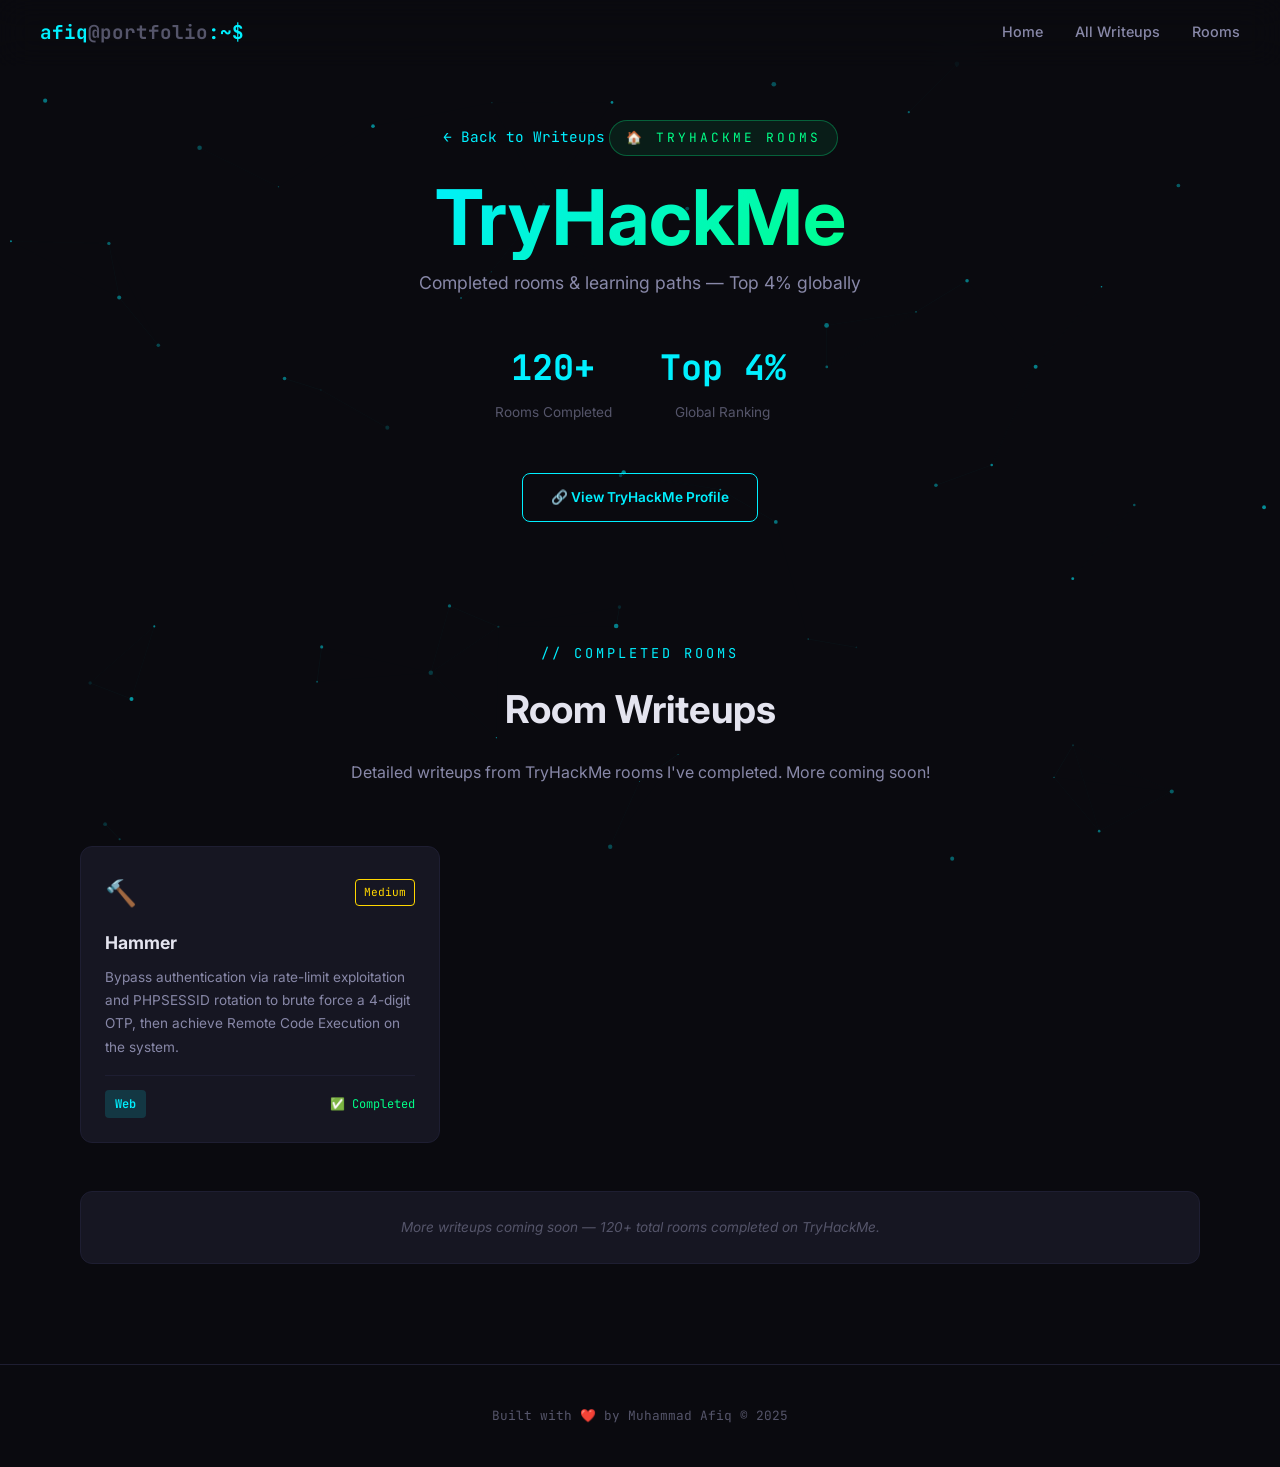
==== writeups/thm/index.html @ e5084d03 "Update" ====
<!DOCTYPE html>
<html lang="en">

<head>
  <meta charset="UTF-8">
  <meta name="viewport" content="width=device-width, initial-scale=1.0">
  <title>TryHackMe Rooms — afiqers</title>
  <meta name="description"
    content="TryHackMe rooms completed by Muhammad Afiq. Explore writeups covering web exploitation, privilege escalation, Active Directory, SOC analysis, and more.">
  <meta name="author" content="Muhammad Afiq Bin Mohd Nizam">
  <link rel="stylesheet" href="../../style.css">
  <link rel="stylesheet" href="../../writeup.css">
  <link rel="stylesheet" href="../../tryhackme.css">
  <link rel="icon"
    href="data:image/svg+xml,<svg xmlns='http://www.w3.org/2000/svg' viewBox='0 0 100 100'><text y='.9em' font-size='90'>🏠</text></svg>">
</head>

<body>

  <canvas id="particles-canvas"></canvas>

  <!-- Navbar -->
  <nav class="navbar scrolled" id="navbar">
    <a href="../../index.html" class="nav-logo">afiq<span>@portfolio</span>:~$</a>
    <div class="nav-links" id="navLinks">
      <a href="../../index.html">Home</a>
      <a href="../../index.html#writeups">All Writeups</a>
      <a href="#rooms">Rooms</a>
    </div>
    <button class="mobile-toggle" id="mobileToggle" aria-label="Toggle menu">
      <span></span><span></span><span></span>
    </button>
  </nav>

  <!-- ==================== HERO ==================== -->
  <section class="writeup-hero">
    <div class="writeup-hero-content">
      <a href="../../index.html#writeups" class="back-link">← Back to Writeups</a>
      <div class="ctf-badge">🏠 TRYHACKME ROOMS</div>
      <h1 class="writeup-title">TryHackMe</h1>
      <p class="writeup-tagline">Completed rooms & learning paths — Top 4% globally</p>

      <div class="ctf-stats">
        <div class="ctf-stat">
          <span class="ctf-stat-value">120+</span>
          <span class="ctf-stat-label">Rooms Completed</span>
        </div>
        <div class="ctf-stat">
          <span class="ctf-stat-value">Top 4%</span>
          <span class="ctf-stat-label">Global Ranking</span>
        </div>
      </div>

      <div style="margin-top: 16px;">
        <a href="https://tryhackme.com" target="_blank" class="btn btn-outline" style="font-size:0.85rem;">
          🔗 View TryHackMe Profile
        </a>
      </div>
    </div>
  </section>

  <!-- ==================== ROOMS LIST ==================== -->
  <section id="rooms" class="thm-rooms-section">
    <div class="section-header">
      <p class="section-label">// Completed Rooms</p>
      <h2 class="section-title">Room Writeups</h2>
      <p class="section-subtitle">Detailed writeups from TryHackMe rooms I've completed. More coming soon!</p>
    </div>

    <div class="thm-rooms-grid">

      <!-- Hammer -->
      <a href="hammer.html" class="thm-room-card reveal">
        <div class="thm-room-header">
          <span class="thm-room-icon">🔨</span>
          <span class="writeup-difficulty diff-medium">Medium</span>
        </div>
        <h3 class="thm-room-name">Hammer</h3>
        <p class="thm-room-desc">Bypass authentication via rate-limit exploitation and PHPSESSID rotation to brute force a 4-digit OTP, then achieve Remote Code Execution on the system.</p>
        <div class="thm-room-footer">
          <span class="writeup-tag tag-web">Web</span>
          <span class="thm-room-status completed">✅ Completed</span>
        </div>
      </a>

    </div>

    <div class="thm-summary-bar">
      <p class="thm-summary-note">More writeups coming soon — 120+ total rooms completed on TryHackMe.</p>
    </div>

  </section>

  <!-- Footer -->
  <footer class="footer">
    <p>Built with <span class="heart">❤️</span> by Muhammad Afiq © 2025</p>
  </footer>

  <script src="../../script.js"></script>
</body>

</html>
---- style.css ----
/* ========== IMPORTS ========== */
@import url('https://fonts.googleapis.com/css2?family=Inter:wght@300;400;500;600;700&family=JetBrains+Mono:wght@400;500;700&display=swap');

/* ========== CSS VARIABLES ========== */
:root {
  --bg-primary: #0a0a0f;
  --bg-secondary: #12121a;
  --bg-card: #161622;
  --bg-card-hover: #1c1c2e;
  --border-color: #1e1e32;
  --text-primary: #e4e4ef;
  --text-secondary: #8888a8;
  --text-muted: #55556a;
  --accent-cyan: #00f0ff;
  --accent-green: #00ff88;
  --accent-purple: #a855f7;
  --accent-red: #ff3366;
  --accent-yellow: #ffd700;
  --glow-cyan: 0 0 20px rgba(0, 240, 255, 0.3);
  --glow-green: 0 0 20px rgba(0, 255, 136, 0.3);
  --font-mono: 'JetBrains Mono', monospace;
  --font-sans: 'Inter', sans-serif;
  --radius: 12px;
  --transition: 0.3s cubic-bezier(0.4, 0, 0.2, 1);
}

/* ========== RESET ========== */
*, *::before, *::after { box-sizing: border-box; margin: 0; padding: 0; }
html { scroll-behavior: smooth; scroll-padding-top: 80px; }
body {
  font-family: var(--font-sans);
  background: var(--bg-primary);
  color: var(--text-primary);
  line-height: 1.7;
  overflow-x: hidden;
}
a { text-decoration: none; color: inherit; }
ul { list-style: none; }
img { max-width: 100%; display: block; }

/* ========== SCROLLBAR ========== */
::-webkit-scrollbar { width: 8px; }
::-webkit-scrollbar-track { background: var(--bg-primary); }
::-webkit-scrollbar-thumb { background: var(--accent-cyan); border-radius: 4px; }

/* ========== PARTICLE CANVAS ========== */
#particles-canvas {
  position: fixed; top: 0; left: 0; width: 100%; height: 100%;
  z-index: 0; pointer-events: none;
}

/* ========== NAVBAR ========== */
.navbar {
  position: fixed; top: 0; left: 0; width: 100%; z-index: 1000;
  padding: 16px 40px;
  display: flex; align-items: center; justify-content: space-between;
  background: rgba(10, 10, 15, 0.8);
  backdrop-filter: blur(16px);
  border-bottom: 1px solid transparent;
  transition: var(--transition);
}
.navbar.scrolled { border-bottom-color: var(--border-color); }
.nav-logo {
  font-family: var(--font-mono); font-weight: 700; font-size: 1.2rem;
  color: var(--accent-cyan);
}
.nav-logo span { color: var(--text-muted); }
.nav-links { display: flex; gap: 32px; }
.nav-links a {
  font-size: 0.9rem; font-weight: 500; color: var(--text-secondary);
  transition: var(--transition); position: relative;
}
.nav-links a::after {
  content: ''; position: absolute; bottom: -4px; left: 0;
  width: 0; height: 2px; background: var(--accent-cyan);
  transition: var(--transition);
}
.nav-links a:hover { color: var(--accent-cyan); }
.nav-links a:hover::after { width: 100%; }
.mobile-toggle { display: none; flex-direction: column; gap: 5px; cursor: pointer; background: none; border: none; padding: 4px; }
.mobile-toggle span { width: 24px; height: 2px; background: var(--text-primary); transition: var(--transition); }

/* ========== SECTIONS ========== */
section { position: relative; z-index: 1; padding: 100px 40px; max-width: 1200px; margin: 0 auto; }
.section-header { text-align: center; margin-bottom: 60px; }
.section-label {
  font-family: var(--font-mono); font-size: 0.85rem; color: var(--accent-cyan);
  text-transform: uppercase; letter-spacing: 3px; margin-bottom: 12px;
}
.section-title { font-size: 2.4rem; font-weight: 700; margin-bottom: 16px; }
.section-subtitle { color: var(--text-secondary); max-width: 600px; margin: 0 auto; }

/* ========== HERO ========== */
.hero {
  min-height: 100vh; display: flex; align-items: center; justify-content: center;
  text-align: center; padding-top: 80px;
}
.hero-content { max-width: 800px; }
.hero-greeting {
  font-family: var(--font-mono); font-size: 1rem; color: var(--accent-green);
  margin-bottom: 16px; opacity: 0; animation: fadeInUp 0.6s 0.2s forwards;
}
.hero-name {
  font-size: clamp(2.5rem, 6vw, 4.5rem); font-weight: 700;
  margin-bottom: 8px; opacity: 0; animation: fadeInUp 0.6s 0.4s forwards;
}
.hero-name .highlight {
  background: linear-gradient(135deg, var(--accent-cyan), var(--accent-green));
  -webkit-background-clip: text; -webkit-text-fill-color: transparent;
  background-clip: text;
}
.hero-role {
  font-family: var(--font-mono); font-size: 1.3rem; color: var(--text-secondary);
  margin-bottom: 24px; height: 2rem;
  opacity: 0; animation: fadeInUp 0.6s 0.6s forwards;
}
.hero-role .cursor {
  display: inline-block; width: 2px; height: 1.3rem;
  background: var(--accent-cyan); margin-left: 2px;
  animation: blink 1s step-end infinite;
}
.hero-summary {
  color: var(--text-secondary); font-size: 1.05rem; max-width: 600px;
  margin: 0 auto 36px; opacity: 0; animation: fadeInUp 0.6s 0.8s forwards;
}
.hero-buttons {
  display: flex; gap: 16px; justify-content: center; flex-wrap: wrap;
  opacity: 0; animation: fadeInUp 0.6s 1s forwards;
}
.btn {
  display: inline-flex; align-items: center; gap: 8px;
  padding: 12px 28px; border-radius: 8px; font-weight: 600;
  font-size: 0.95rem; cursor: pointer; transition: var(--transition);
  border: none; font-family: var(--font-sans);
}
.btn-primary {
  background: linear-gradient(135deg, var(--accent-cyan), var(--accent-green));
  color: var(--bg-primary);
}
.btn-primary:hover { transform: translateY(-2px); box-shadow: var(--glow-cyan); }
.btn-outline {
  background: transparent; color: var(--accent-cyan);
  border: 1px solid var(--accent-cyan);
}
.btn-outline:hover { background: rgba(0, 240, 255, 0.1); transform: translateY(-2px); }
.hero-stats {
  display: flex; justify-content: center; gap: 48px; margin-top: 60px;
  opacity: 0; animation: fadeInUp 0.6s 1.2s forwards;
}
.stat-item { text-align: center; }
.stat-number {
  font-family: var(--font-mono); font-size: 2rem; font-weight: 700;
  color: var(--accent-cyan);
}
.stat-label { font-size: 0.85rem; color: var(--text-muted); margin-top: 4px; }

/* ========== ABOUT ========== */
.about-grid { display: grid; grid-template-columns: 1fr 1fr; gap: 60px; align-items: center; }
.about-image-wrapper { position: relative; }
.about-image {
  width: 320px; height: 320px; border-radius: var(--radius);
  border: 2px solid var(--accent-cyan); overflow: hidden;
  box-shadow: var(--glow-cyan); margin: 0 auto;
  background: var(--bg-card);
  display: flex; align-items: center; justify-content: center;
}
.about-image img { width: 100%; height: 100%; object-fit: cover; }
.about-image .placeholder-text { font-family: var(--font-mono); color: var(--text-muted); font-size: 0.85rem; text-align: center; padding: 20px; }
.about-text p { color: var(--text-secondary); margin-bottom: 20px; }
.about-focus { display: flex; gap: 16px; margin-top: 32px; flex-wrap: wrap; }
.focus-card {
  flex: 1; min-width: 140px; padding: 20px; background: var(--bg-card);
  border: 1px solid var(--border-color); border-radius: var(--radius);
  text-align: center; transition: var(--transition);
}
.focus-card:hover { border-color: var(--accent-cyan); transform: translateY(-4px); box-shadow: var(--glow-cyan); }
.focus-card .icon { font-size: 1.8rem; margin-bottom: 8px; }
.focus-card .label { font-family: var(--font-mono); font-size: 0.8rem; color: var(--accent-cyan); }

/* ========== CTF WRITEUPS ========== */
.writeups-grid { display: grid; grid-template-columns: repeat(auto-fill, minmax(340px, 1fr)); gap: 24px; }
.writeup-card {
  background: var(--bg-card); border: 1px solid var(--border-color);
  border-radius: var(--radius); padding: 28px; transition: var(--transition);
  position: relative; overflow: hidden;
}
.writeup-card::before {
  content: ''; position: absolute; top: 0; left: 0; right: 0; height: 3px;
  background: linear-gradient(90deg, var(--accent-cyan), var(--accent-green));
  opacity: 0; transition: var(--transition);
}
.writeup-card:hover { border-color: var(--accent-cyan); transform: translateY(-4px); box-shadow: var(--glow-cyan); }
.writeup-card:hover::before { opacity: 1; }
.writeup-meta { display: flex; align-items: center; gap: 12px; margin-bottom: 16px; flex-wrap: wrap; }
.writeup-tag {
  font-family: var(--font-mono); font-size: 0.75rem; padding: 4px 10px;
  border-radius: 4px; font-weight: 600;
}
.tag-web { background: rgba(0, 240, 255, 0.15); color: var(--accent-cyan); }
.tag-network { background: rgba(0, 255, 136, 0.15); color: var(--accent-green); }
.tag-forensics { background: rgba(168, 85, 247, 0.15); color: var(--accent-purple); }
.tag-crypto { background: rgba(255, 215, 0, 0.15); color: var(--accent-yellow); }
.tag-misc { background: rgba(255, 51, 102, 0.15); color: var(--accent-red); }
.writeup-difficulty {
  font-family: var(--font-mono); font-size: 0.7rem; padding: 3px 8px;
  border-radius: 4px; border: 1px solid;
}
.diff-easy { border-color: var(--accent-green); color: var(--accent-green); }
.diff-medium { border-color: var(--accent-yellow); color: var(--accent-yellow); }
.diff-hard { border-color: var(--accent-red); color: var(--accent-red); }
.writeup-card h3 { font-size: 1.15rem; margin-bottom: 10px; }
.writeup-card p { color: var(--text-secondary); font-size: 0.9rem; margin-bottom: 16px; }
.writeup-link {
  font-family: var(--font-mono); font-size: 0.85rem; color: var(--accent-cyan);
  display: inline-flex; align-items: center; gap: 6px; transition: var(--transition);
}
.writeup-link:hover { gap: 10px; }

/* ========== CERTS TIMELINE ========== */
.timeline { position: relative; max-width: 700px; margin: 0 auto; }
.timeline::before {
  content: ''; position: absolute; left: 20px; top: 0; bottom: 0;
  width: 2px; background: linear-gradient(to bottom, var(--accent-cyan), var(--accent-green));
}
.timeline-item {
  position: relative; padding-left: 60px; margin-bottom: 48px;
  opacity: 0; transform: translateX(-20px);
}
.timeline-item.visible { opacity: 1; transform: translateX(0); transition: all 0.6s ease; }
.timeline-dot {
  position: absolute; left: 12px; top: 8px; width: 18px; height: 18px;
  border-radius: 50%; border: 3px solid var(--accent-cyan);
  background: var(--bg-primary); box-shadow: var(--glow-cyan); z-index: 2;
}
.timeline-dot.completed { background: var(--accent-cyan); }
.timeline-dot.in-progress { background: var(--accent-yellow); border-color: var(--accent-yellow); animation: pulse 2s infinite; }
.timeline-content {
  background: var(--bg-card); border: 1px solid var(--border-color);
  border-radius: var(--radius); padding: 24px; transition: var(--transition);
}
.timeline-content:hover { border-color: var(--accent-cyan); box-shadow: var(--glow-cyan); }
.timeline-date {
  font-family: var(--font-mono); font-size: 0.8rem; color: var(--accent-green);
  margin-bottom: 8px;
}
.timeline-content h3 { font-size: 1.1rem; margin-bottom: 8px; }
.timeline-content p { color: var(--text-secondary); font-size: 0.9rem; }
.timeline-badge {
  display: inline-block; margin-top: 12px; padding: 4px 12px;
  font-family: var(--font-mono); font-size: 0.75rem; border-radius: 4px;
  background: rgba(0, 240, 255, 0.1); color: var(--accent-cyan);
  border: 1px solid rgba(0, 240, 255, 0.3);
}

/* ========== PROJECTS ========== */
.projects-grid { display: grid; grid-template-columns: repeat(auto-fill, minmax(340px, 1fr)); gap: 24px; }
.project-card {
  background: var(--bg-card); border: 1px solid var(--border-color);
  border-radius: var(--radius); padding: 28px; transition: var(--transition);
  display: flex; flex-direction: column;
}
.project-card:hover { border-color: var(--accent-cyan); transform: translateY(-4px); box-shadow: var(--glow-cyan); }
.project-icon { font-size: 2rem; margin-bottom: 16px; }
.project-card h3 { font-size: 1.15rem; margin-bottom: 10px; }
.project-card p { color: var(--text-secondary); font-size: 0.9rem; margin-bottom: 20px; flex: 1; }
.project-tags { display: flex; flex-wrap: wrap; gap: 8px; margin-bottom: 20px; }
.project-tags span {
  font-family: var(--font-mono); font-size: 0.75rem; padding: 4px 10px;
  background: rgba(0, 240, 255, 0.08); color: var(--accent-cyan);
  border-radius: 4px; border: 1px solid rgba(0, 240, 255, 0.2);
}
.project-links { display: flex; gap: 16px; }
.project-links a {
  font-family: var(--font-mono); font-size: 0.8rem; color: var(--text-secondary);
  display: flex; align-items: center; gap: 6px; transition: var(--transition);
}
.project-links a:hover { color: var(--accent-cyan); }

/* ========== SKILLS ========== */
.skills-categories { display: grid; grid-template-columns: repeat(auto-fill, minmax(280px, 1fr)); gap: 24px; }
.skill-category {
  background: var(--bg-card); border: 1px solid var(--border-color);
  border-radius: var(--radius); padding: 28px; transition: var(--transition);
}
.skill-category:hover { border-color: var(--accent-cyan); }
.skill-category h3 {
  font-family: var(--font-mono); font-size: 0.9rem; color: var(--accent-cyan);
  margin-bottom: 20px; padding-bottom: 12px;
  border-bottom: 1px solid var(--border-color);
}
.skill-list { display: flex; flex-wrap: wrap; gap: 10px; }
.skill-item {
  display: flex; align-items: center; gap: 8px;
  padding: 8px 14px; background: rgba(0, 240, 255, 0.05);
  border: 1px solid rgba(0, 240, 255, 0.15); border-radius: 8px;
  font-size: 0.85rem; transition: var(--transition);
}
.skill-item:hover {
  background: rgba(0, 240, 255, 0.1); border-color: var(--accent-cyan);
  transform: translateY(-2px); box-shadow: var(--glow-cyan);
}
.skill-item .dot {
  width: 6px; height: 6px; border-radius: 50%; background: var(--accent-cyan);
}

/* ========== EDUCATION ========== */
.education-cards { display: grid; grid-template-columns: repeat(auto-fill, minmax(340px, 1fr)); gap: 24px; }
.education-card {
  background: var(--bg-card); border: 1px solid var(--border-color);
  border-radius: var(--radius); padding: 28px; transition: var(--transition);
}
.education-card:hover { border-color: var(--accent-cyan); box-shadow: var(--glow-cyan); }
.education-card .year {
  font-family: var(--font-mono); font-size: 0.85rem; color: var(--accent-green);
  margin-bottom: 12px;
}
.education-card h3 { font-size: 1.1rem; margin-bottom: 4px; }
.education-card .school { color: var(--accent-cyan); font-size: 0.95rem; margin-bottom: 8px; }
.education-card .details { color: var(--text-secondary); font-size: 0.9rem; }
.cgpa-badge {
  display: inline-block; margin-top: 12px; padding: 6px 14px;
  background: rgba(0, 255, 136, 0.1); color: var(--accent-green);
  border: 1px solid rgba(0, 255, 136, 0.3); border-radius: 6px;
  font-family: var(--font-mono); font-size: 0.85rem; font-weight: 600;
}

/* ========== CONTACT ========== */
.contact-wrapper { max-width: 700px; margin: 0 auto; }
.contact-terminal {
  background: var(--bg-card); border: 1px solid var(--border-color);
  border-radius: var(--radius); overflow: hidden;
}
.terminal-header {
  display: flex; align-items: center; gap: 8px; padding: 12px 16px;
  background: var(--bg-secondary); border-bottom: 1px solid var(--border-color);
}
.terminal-dot { width: 12px; height: 12px; border-radius: 50%; }
.terminal-dot.red { background: #ff5f57; }
.terminal-dot.yellow { background: #ffbd2e; }
.terminal-dot.green { background: #28c840; }
.terminal-title {
  font-family: var(--font-mono); font-size: 0.8rem; color: var(--text-muted);
  margin-left: 8px;
}
.terminal-body { padding: 28px; }
.terminal-line {
  font-family: var(--font-mono); font-size: 0.9rem; color: var(--text-secondary);
  margin-bottom: 16px;
}
.terminal-line .prompt { color: var(--accent-green); }
.terminal-line .cmd { color: var(--accent-cyan); }
.contact-form { display: flex; flex-direction: column; gap: 16px; margin-top: 24px; }
.form-group { position: relative; }
.form-group label {
  font-family: var(--font-mono); font-size: 0.8rem; color: var(--accent-cyan);
  display: block; margin-bottom: 6px;
}
.form-group input, .form-group textarea {
  width: 100%; padding: 12px 16px; background: var(--bg-primary);
  border: 1px solid var(--border-color); border-radius: 8px;
  color: var(--text-primary); font-family: var(--font-mono); font-size: 0.9rem;
  transition: var(--transition); resize: vertical;
}
.form-group input:focus, .form-group textarea:focus {
  outline: none; border-color: var(--accent-cyan); box-shadow: var(--glow-cyan);
}
.contact-links {
  display: flex; justify-content: center; gap: 24px; margin-top: 40px;
}
.contact-link {
  display: flex; align-items: center; gap: 8px; padding: 10px 20px;
  background: var(--bg-card); border: 1px solid var(--border-color);
  border-radius: 8px; font-size: 0.9rem; color: var(--text-secondary);
  transition: var(--transition);
}
.contact-link:hover { border-color: var(--accent-cyan); color: var(--accent-cyan); transform: translateY(-2px); }

/* ========== FOOTER ========== */
.footer {
  text-align: center; padding: 40px; border-top: 1px solid var(--border-color);
  position: relative; z-index: 1;
}
.footer p { font-family: var(--font-mono); font-size: 0.8rem; color: var(--text-muted); }
.footer .heart { color: var(--accent-red); }

/* ========== ANIMATIONS ========== */
@keyframes fadeInUp { from { opacity: 0; transform: translateY(20px); } to { opacity: 1; transform: translateY(0); } }
@keyframes blink { 50% { opacity: 0; } }
@keyframes pulse { 0%, 100% { box-shadow: 0 0 0 0 rgba(255, 215, 0, 0.4); } 50% { box-shadow: 0 0 0 8px rgba(255, 215, 0, 0); } }

.reveal { opacity: 0; transform: translateY(30px); transition: all 0.7s ease; }
.reveal.visible { opacity: 1; transform: translateY(0); }

/* ========== RESPONSIVE ========== */
@media (max-width: 768px) {
  section { padding: 60px 20px; }
  .navbar { padding: 14px 20px; }
  .nav-links { 
    display: none; position: fixed; top: 60px; left: 0; right: 0;
    background: rgba(10, 10, 15, 0.95); flex-direction: column; align-items: center;
    padding: 32px 0; gap: 24px; backdrop-filter: blur(16px);
    border-bottom: 1px solid var(--border-color);
  }
  .nav-links.active { display: flex; }
  .mobile-toggle { display: flex; }
  .about-grid { grid-template-columns: 1fr; text-align: center; }
  .about-focus { justify-content: center; }
  .hero-stats { gap: 24px; }
  .hero-name { font-size: 2.2rem; }
  .writeups-grid, .projects-grid, .education-cards { grid-template-columns: 1fr; }
  .skills-categories { grid-template-columns: 1fr; }
  .contact-links { flex-direction: column; align-items: center; }
  .section-title { font-size: 1.8rem; }
}
---- writeup.css ----
/* ========== WRITEUP PAGE STYLES ========== */

/* Force all content visible on writeup pages */
.reveal,
.timeline-item {
  opacity: 1 !important;
  transform: none !important;
}

/* Back link */
.back-link {
  font-family: var(--font-mono);
  font-size: 0.9rem;
  color: var(--accent-cyan);
  display: inline-flex;
  align-items: center;
  gap: 6px;
  margin-bottom: 24px;
  transition: var(--transition);
}
.back-link:hover { gap: 10px; color: var(--accent-green); }

/* Writeup Hero */
.writeup-hero {
  position: relative;
  z-index: 1;
  min-height: 60vh;
  display: flex;
  align-items: center;
  justify-content: center;
  text-align: center;
  padding: 120px 40px 60px;
}
.writeup-hero-content { max-width: 800px; }
.ctf-badge {
  display: inline-block;
  font-family: var(--font-mono);
  font-size: 0.8rem;
  letter-spacing: 3px;
  color: var(--accent-green);
  padding: 6px 16px;
  border: 1px solid rgba(0, 255, 136, 0.3);
  border-radius: 20px;
  background: rgba(0, 255, 136, 0.08);
  margin-bottom: 20px;
}
.writeup-title {
  font-size: clamp(2.8rem, 6vw, 5rem);
  font-weight: 700;
  background: linear-gradient(135deg, var(--accent-cyan), var(--accent-green));
  -webkit-background-clip: text;
  -webkit-text-fill-color: transparent;
  background-clip: text;
  margin-bottom: 8px;
  line-height: 1.1;
}
.writeup-tagline {
  font-size: 1.1rem;
  color: var(--text-secondary);
  margin-bottom: 40px;
}

/* CTF Stats */
.ctf-stats {
  display: flex;
  justify-content: center;
  gap: 48px;
  margin-bottom: 48px;
  flex-wrap: wrap;
}
.ctf-stat { text-align: center; }
.ctf-stat-value {
  display: block;
  font-family: var(--font-mono);
  font-size: 2.2rem;
  font-weight: 700;
  color: var(--accent-cyan);
}
.ctf-stat-value sup {
  font-size: 0.5em;
  color: var(--text-muted);
}
.ctf-stat-label {
  font-size: 0.85rem;
  color: var(--text-muted);
  margin-top: 4px;
}

/* Scoreboard placeholder */
.scoreboard-img {
  max-width: 700px;
  margin: 0 auto;
}
.img-placeholder {
  background: var(--bg-card);
  border: 2px dashed var(--border-color);
  border-radius: var(--radius);
  padding: 60px 40px;
  text-align: center;
  color: var(--text-muted);
  font-family: var(--font-mono);
  font-size: 0.9rem;
}
.img-placeholder span {
  display: block;
  color: var(--text-secondary);
  margin-bottom: 8px;
}
.img-placeholder p {
  font-size: 0.8rem;
}

/* Screenshot placeholders inline */
.screenshot-placeholder {
  margin: 24px 0;
}
.screenshot-placeholder .img-placeholder {
  padding: 40px 30px;
}

/* Writeup images */
.scoreboard-img img,
.screenshot-placeholder img {
  width: 100%;
  border-radius: var(--radius);
  border: 1px solid var(--border-color);
}

/* Challenges Section */
.challenges-section {
  position: relative;
  z-index: 1;
  max-width: 900px;
  margin: 0 auto;
  padding: 60px 40px 100px;
}

/* Challenge Block */
.challenge-block {
  background: var(--bg-card);
  border: 1px solid var(--border-color);
  border-radius: var(--radius);
  margin-bottom: 48px;
  overflow: hidden;
  transition: var(--transition);
}
.challenge-block:hover {
  border-color: rgba(0, 240, 255, 0.3);
}
.challenge-header {
  padding: 24px 32px;
  background: var(--bg-secondary);
  border-bottom: 1px solid var(--border-color);
}
.challenge-meta-row {
  display: flex;
  align-items: center;
  gap: 16px;
  flex-wrap: wrap;
}
.challenge-name {
  font-size: 1.4rem;
  font-weight: 700;
}
.challenge-body {
  padding: 32px;
}
.challenge-body p {
  color: var(--text-secondary);
  margin-bottom: 16px;
  line-height: 1.8;
}
.challenge-body strong {
  color: var(--text-primary);
}

/* Step Headings */
.step-heading {
  font-size: 1.15rem;
  font-weight: 600;
  margin: 32px 0 16px;
  padding-bottom: 8px;
  border-bottom: 1px solid var(--border-color);
}
.step-heading:first-child {
  margin-top: 0;
}

/* Code Blocks */
.code-block {
  background: #0d0d16;
  border: 1px solid var(--border-color);
  border-radius: 8px;
  overflow: hidden;
  margin: 20px 0;
}
.code-header {
  display: flex;
  justify-content: space-between;
  align-items: center;
  padding: 10px 16px;
  background: var(--bg-secondary);
  border-bottom: 1px solid var(--border-color);
  font-family: var(--font-mono);
  font-size: 0.75rem;
}
.code-lang {
  color: var(--accent-cyan);
  font-weight: 600;
}
.code-file {
  color: var(--text-muted);
}
.code-block pre {
  padding: 20px;
  overflow-x: auto;
  margin: 0;
}
.code-block code {
  font-family: var(--font-mono);
  font-size: 0.85rem;
  color: var(--text-primary);
  line-height: 1.7;
}

/* Inline code */
.challenge-body code:not(.flag-value) {
  font-family: var(--font-mono);
  font-size: 0.85em;
  padding: 2px 8px;
  background: rgba(0, 240, 255, 0.08);
  border: 1px solid rgba(0, 240, 255, 0.15);
  border-radius: 4px;
  color: var(--accent-cyan);
}
/* Don't double-style code inside pre blocks */
.code-block code {
  padding: 0;
  background: none;
  border: none;
  border-radius: 0;
  color: var(--text-primary);
}

/* Finding List */
.finding-list {
  list-style: none;
  padding: 0;
  margin: 16px 0;
}
.finding-list li {
  position: relative;
  padding-left: 24px;
  margin-bottom: 10px;
  color: var(--text-secondary);
  line-height: 1.7;
}
.finding-list li::before {
  content: '▸';
  position: absolute;
  left: 0;
  color: var(--accent-cyan);
  font-weight: bold;
}
.finding-list li strong {
  color: var(--text-primary);
}

/* Flag Box */
.flag-box {
  display: flex;
  align-items: center;
  gap: 16px;
  padding: 20px 24px;
  background: rgba(0, 255, 136, 0.06);
  border: 1px solid rgba(0, 255, 136, 0.25);
  border-radius: 8px;
  margin: 24px 0;
  flex-wrap: wrap;
}
.flag-label {
  font-family: var(--font-mono);
  font-size: 0.85rem;
  font-weight: 700;
  color: var(--accent-green);
  white-space: nowrap;
}
.flag-value {
  font-family: var(--font-mono) !important;
  font-size: 1rem !important;
  color: var(--accent-green) !important;
  background: rgba(0, 255, 136, 0.1) !important;
  padding: 4px 12px !important;
  border-radius: 4px !important;
  border: 1px solid rgba(0, 255, 136, 0.2) !important;
  word-break: break-all;
}

/* Takeaway Box */
.takeaway-box {
  background: rgba(0, 240, 255, 0.04);
  border: 1px solid rgba(0, 240, 255, 0.15);
  border-radius: 8px;
  padding: 24px;
  margin-top: 28px;
}
.takeaway-box h4 {
  font-size: 1rem;
  margin-bottom: 12px;
  color: var(--accent-cyan);
}
.takeaway-box ul {
  list-style: none;
  padding: 0;
}
.takeaway-box li {
  position: relative;
  padding-left: 24px;
  margin-bottom: 8px;
  color: var(--text-secondary);
  line-height: 1.7;
}
.takeaway-box li::before {
  content: '→';
  position: absolute;
  left: 0;
  color: var(--accent-green);
}

/* Attack Flow Steps */
.attack-flow {
  display: flex;
  flex-direction: column;
  gap: 12px;
  margin: 24px 0;
}
.flow-step {
  display: flex;
  align-items: center;
  gap: 16px;
  padding: 14px 20px;
  background: var(--bg-secondary);
  border: 1px solid var(--border-color);
  border-radius: 8px;
  transition: var(--transition);
}
.flow-step:hover {
  border-color: var(--accent-cyan);
  transform: translateX(4px);
}
.flow-number {
  flex-shrink: 0;
  width: 32px;
  height: 32px;
  display: flex;
  align-items: center;
  justify-content: center;
  background: linear-gradient(135deg, var(--accent-cyan), var(--accent-green));
  color: var(--bg-primary);
  font-family: var(--font-mono);
  font-weight: 700;
  font-size: 0.85rem;
  border-radius: 50%;
}
.flow-text {
  color: var(--text-secondary);
  font-size: 0.95rem;
}

/* ========== RESPONSIVE ========== */
@media (max-width: 768px) {
  .writeup-hero { padding: 100px 20px 40px; min-height: auto; }
  .challenges-section { padding: 40px 16px 80px; }
  .challenge-header { padding: 16px 20px; }
  .challenge-body { padding: 20px; }
  .code-block pre { padding: 14px; }
  .code-block code { font-size: 0.78rem; }
  .ctf-stats { gap: 24px; }
  .ctf-stat-value { font-size: 1.6rem; }
  .flag-box { flex-direction: column; align-items: flex-start; }
  .challenge-name { font-size: 1.15rem; }
}
---- tryhackme.css ----
/* ========== TRYHACKME ROOMS PAGE STYLES ========== */

/* Force all content visible on THM page */
.reveal,
.timeline-item {
  opacity: 1 !important;
  transform: none !important;
}

/* Section */
.thm-rooms-section {
  position: relative;
  z-index: 1;
  max-width: 1200px;
  margin: 0 auto;
  padding: 60px 40px 100px;
}

/* ========== ROOMS GRID ========== */
.thm-rooms-grid {
  display: grid;
  grid-template-columns: repeat(auto-fill, minmax(300px, 1fr));
  gap: 20px;
}

/* ========== ROOM CARD (clickable) ========== */
a.thm-room-card {
  text-decoration: none;
  color: inherit;
}

.thm-room-card {
  background: var(--bg-card);
  border: 1px solid var(--border-color);
  border-radius: var(--radius);
  padding: 24px;
  display: flex;
  flex-direction: column;
  transition: var(--transition);
  position: relative;
  overflow: hidden;
  cursor: pointer;
}

.thm-room-card::before {
  content: '';
  position: absolute;
  top: 0;
  left: 0;
  right: 0;
  height: 3px;
  background: linear-gradient(90deg, var(--accent-cyan), var(--accent-green));
  opacity: 0;
  transition: var(--transition);
}

.thm-room-card:hover {
  border-color: rgba(0, 240, 255, 0.4);
  transform: translateY(-4px);
  box-shadow: 0 8px 30px rgba(0, 240, 255, 0.08);
}

.thm-room-card:hover::before {
  opacity: 1;
}

/* Room Header */
.thm-room-header {
  display: flex;
  align-items: center;
  justify-content: space-between;
  margin-bottom: 14px;
}

.thm-room-icon {
  font-size: 1.6rem;
}

/* Room Name */
.thm-room-name {
  font-size: 1.1rem;
  font-weight: 700;
  margin-bottom: 8px;
  color: var(--text-primary);
}

/* Room Description */
.thm-room-desc {
  color: var(--text-secondary);
  font-size: 0.85rem;
  line-height: 1.7;
  flex: 1;
  margin-bottom: 16px;
}

/* Room Footer */
.thm-room-footer {
  display: flex;
  align-items: center;
  justify-content: space-between;
  gap: 12px;
  padding-top: 14px;
  border-top: 1px solid var(--border-color);
}

.thm-room-status {
  font-family: var(--font-mono);
  font-size: 0.75rem;
}

.thm-room-status.completed {
  color: var(--accent-green);
}

/* Extra tag colors for THM categories */
.tag-privesc {
  background: rgba(255, 51, 102, 0.15);
  color: var(--accent-red);
}

.tag-recon {
  background: rgba(168, 85, 247, 0.15);
  color: var(--accent-purple);
}

.tag-blueteam {
  background: rgba(0, 240, 255, 0.15);
  color: var(--accent-cyan);
}

.tag-ad {
  background: rgba(255, 215, 0, 0.15);
  color: var(--accent-yellow);
}

.tag-fundamentals {
  background: rgba(0, 255, 136, 0.15);
  color: var(--accent-green);
}

/* ========== SUMMARY BAR ========== */
.thm-summary-bar {
  margin-top: 48px;
  padding: 24px 32px;
  background: var(--bg-card);
  border: 1px solid var(--border-color);
  border-radius: var(--radius);
  text-align: center;
}

.thm-summary-note {
  font-size: 0.85rem;
  color: var(--text-muted);
  font-style: italic;
}

/* ========== RESPONSIVE ========== */
@media (max-width: 768px) {
  .thm-rooms-section {
    padding: 40px 16px 80px;
  }

  .thm-rooms-grid {
    grid-template-columns: 1fr;
  }

  .thm-summary-bar {
    padding: 20px 16px;
  }
}
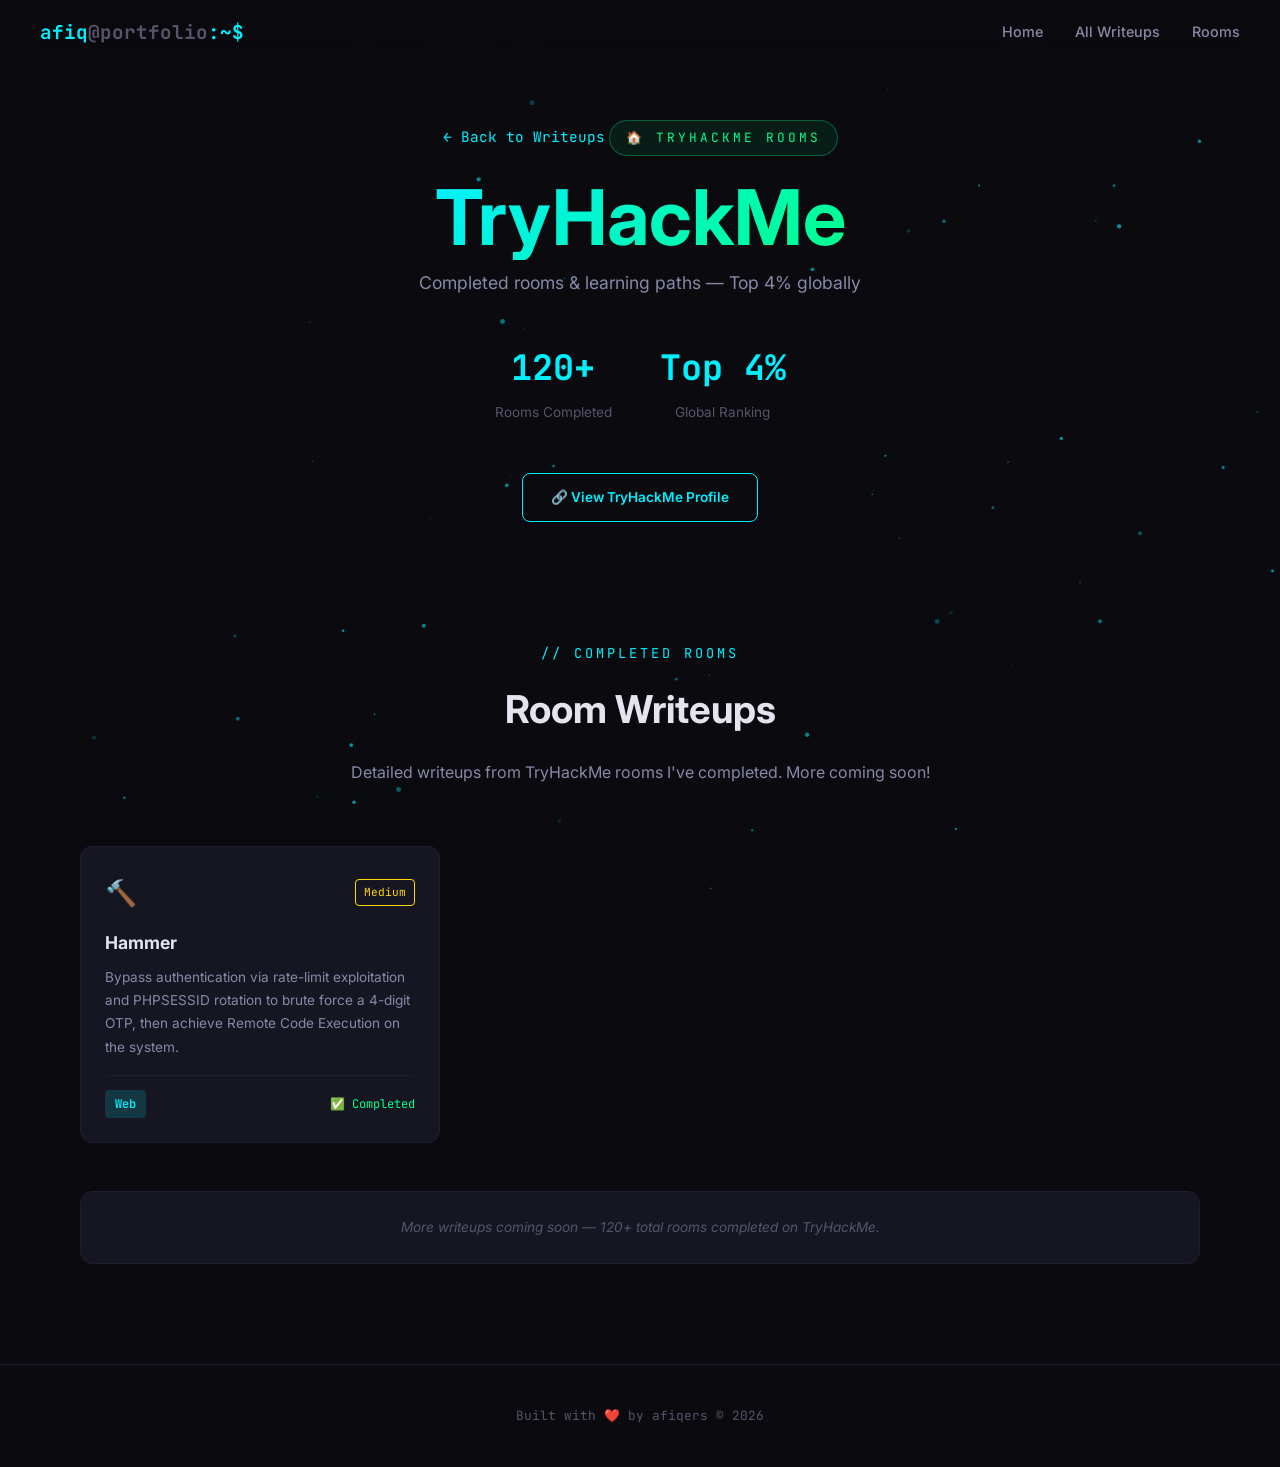
==== commit 3f635c16: "Update" ====
--- a/writeups/thm/index.html
+++ b/writeups/thm/index.html
@@ -76,7 +76,8 @@
           <span class="writeup-difficulty diff-medium">Medium</span>
         </div>
         <h3 class="thm-room-name">Hammer</h3>
-        <p class="thm-room-desc">Bypass authentication via rate-limit exploitation and PHPSESSID rotation to brute force a 4-digit OTP, then achieve Remote Code Execution on the system.</p>
+        <p class="thm-room-desc">Bypass authentication via rate-limit exploitation and PHPSESSID rotation to brute force
+          a 4-digit OTP, then achieve Remote Code Execution on the system.</p>
         <div class="thm-room-footer">
           <span class="writeup-tag tag-web">Web</span>
           <span class="thm-room-status completed">✅ Completed</span>
@@ -93,10 +94,10 @@
 
   <!-- Footer -->
   <footer class="footer">
-    <p>Built with <span class="heart">❤️</span> by Muhammad Afiq © 2025</p>
+    <p>Built with <span class="heart">❤️</span> by afiqers © 2026</p>
   </footer>
 
   <script src="../../script.js"></script>
 </body>
 
-</html>
+</html>
